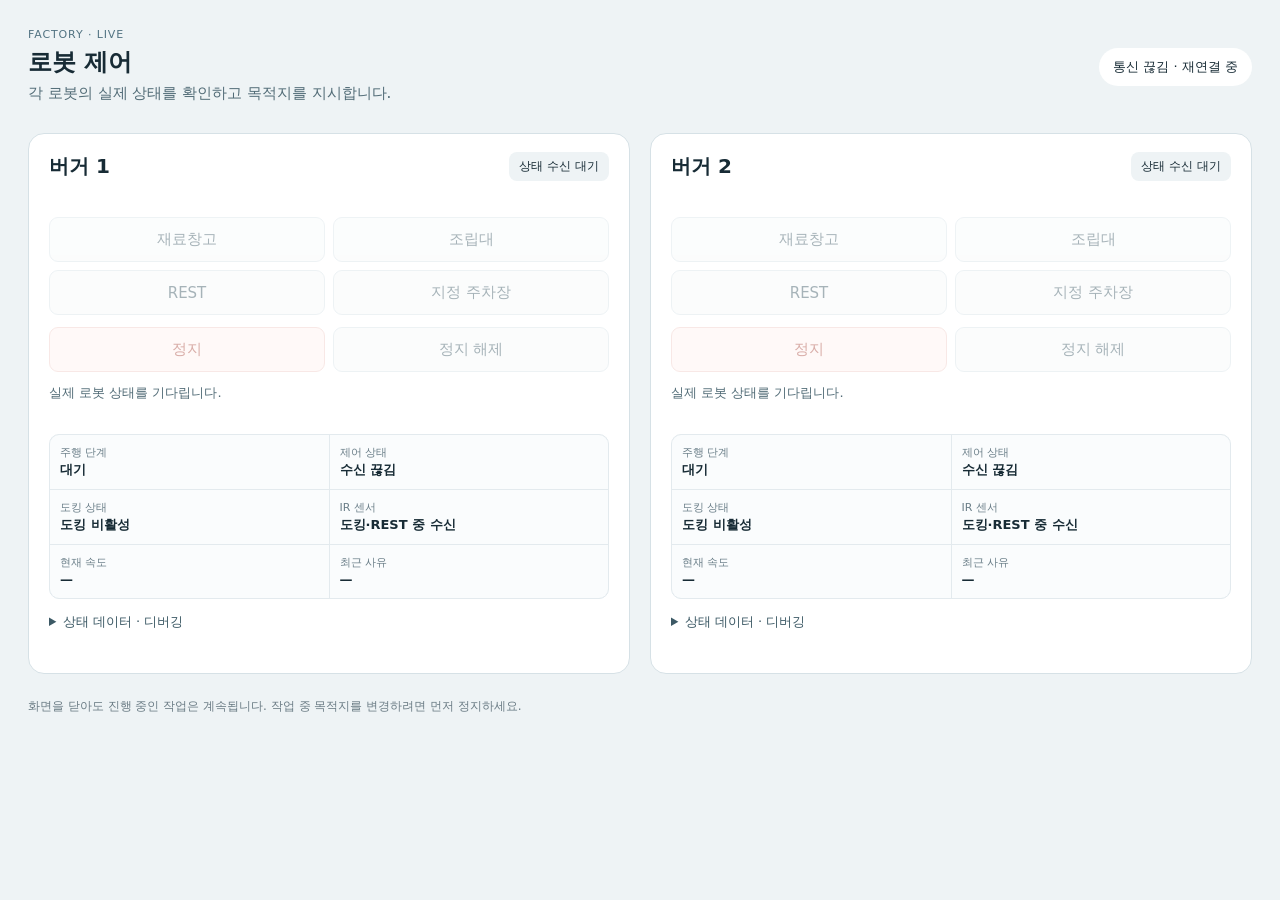
==== assets/robot-panel/index.html @ 8b89d92f "로봇 제어 패널 추가·영상 제거, 정적 파일 ETag 캐시, ROS 상태 변경 시에만 송신" ====
<!doctype html><html lang="ko"><head><meta charset="utf-8"><meta name="viewport" content="width=device-width,initial-scale=1"><title>버거 제어</title><link rel="stylesheet" href="panel.css"></head><body><header><div><small>FACTORY · LIVE</small><h1>로봇 제어</h1><p>각 로봇의 실제 상태를 확인하고 목적지를 지시합니다.</p></div><span id="connection" role="status">통신 연결 중</span></header><main id="robots"></main><footer>화면을 닫아도 진행 중인 작업은 계속됩니다. 작업 중 목적지를 변경하려면 먼저 정지하세요.</footer><script src="panel.js"></script></body></html>
---- assets/robot-panel/panel.css ----
*{box-sizing:border-box}body{margin:0;background:#eef3f5;color:#172b35;font:15px system-ui,sans-serif}header{display:flex;justify-content:space-between;align-items:center;gap:16px;padding:24px 28px}small{color:#527382;letter-spacing:.08em;font-size:11px}h1{margin:4px 0;font-size:24px}p{color:#526c77;margin:6px 0}#connection{padding:10px 14px;background:#fff;border-radius:20px;font-size:13px}main{display:grid;grid-template-columns:repeat(2,minmax(0,1fr));gap:20px;padding:0 28px 24px}.robot{background:white;border:1px solid #d6e1e6;border-radius:16px;overflow:hidden}.head{padding:18px 20px;display:flex;justify-content:space-between;align-items:center}.head h2{margin:0;font-size:20px}.pill{padding:6px 10px;border-radius:8px;background:#eef3f5;font-size:12px}.video{position:relative;background:#14242b;aspect-ratio:4/3;display:grid;place-items:center;overflow:hidden}.video img{width:100%;height:100%;object-fit:contain;position:absolute;inset:0}.video.failed img{opacity:.3}.video-label{position:absolute;bottom:12px;left:12px;color:white;background:#14242bd9;padding:6px 10px;border-radius:6px;font-size:12px}.video-toggle{border:0;background:transparent;color:#306678;cursor:pointer;font-size:13px}.body{padding:18px 20px}.commands{display:grid;grid-template-columns:repeat(2,1fr);gap:8px}button{font:inherit;border:1px solid #d4e0e6;border-radius:9px;background:#f6f9fa;color:#244451;padding:12px;cursor:pointer}button:hover:enabled{background:#e8f1f5}button:disabled{opacity:.4;cursor:default}.stop{background:#fff1ef;border-color:#efc7c1;color:#a13427}.restart{margin-left:8px}.controls{display:flex;align-items:center;margin-top:12px}.controls button{flex:1}.notice{font-size:13px;margin:12px 0;min-height:38px}.status{display:grid;grid-template-columns:repeat(2,1fr);gap:1px;background:#e3eaee;border:1px solid #e3eaee;border-radius:10px;overflow:hidden}.status div{background:#fafcfd;padding:10px;min-width:0}.status span{display:block;color:#6a7e88;font-size:11px}.status strong{font-size:13px;overflow-wrap:anywhere}details{margin-top:14px}summary{cursor:pointer;color:#3c5965;font-size:13px}pre{background:#10242e;color:#c0d8e2;font:11px/1.6 ui-monospace,monospace;padding:12px;border-radius:8px;max-height:220px;overflow:auto;white-space:pre-wrap;word-break:break-word}.event-log{max-height:140px;overflow:auto;padding-left:20px;font-size:12px;line-height:1.8;color:#526c77}footer{padding:0 28px 24px;color:#6b7c85;font-size:12px}@media(max-width:760px){main{grid-template-columns:1fr;padding:0 12px 16px}header{padding:18px 12px;align-items:start}header p{font-size:12px}h1{font-size:20px}footer{padding:0 12px 16px}}
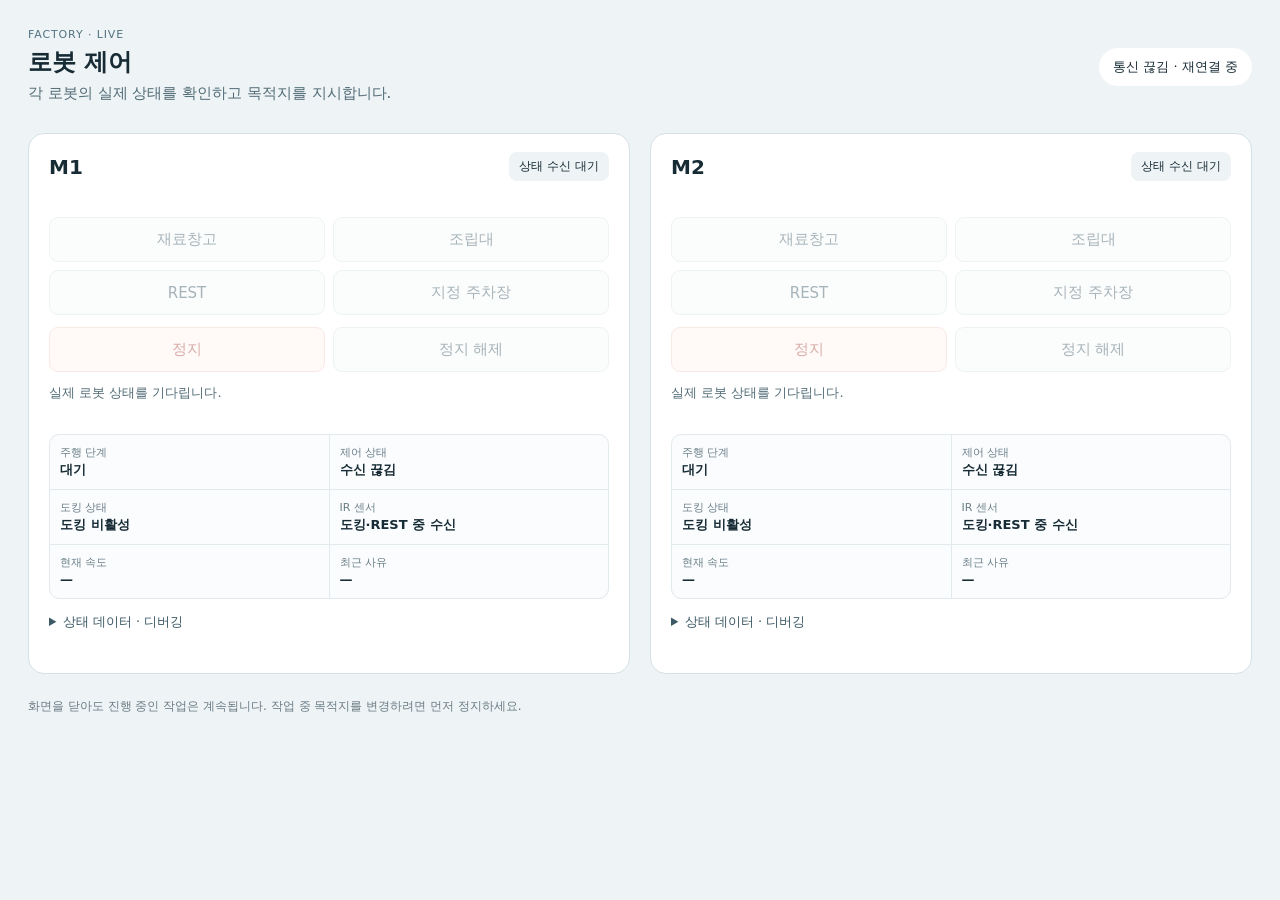
==== commit 28c6e206: "Show live M1 and M2 coordinates and arm activity on the process map" ====
--- a/assets/robot-panel/index.html
+++ b/assets/robot-panel/index.html
@@ -1 +1 @@
-<!doctype html><html lang="ko"><head><meta charset="utf-8"><meta name="viewport" content="width=device-width,initial-scale=1"><title>버거 제어</title><link rel="stylesheet" href="panel.css"></head><body><header><div><small>FACTORY · LIVE</small><h1>로봇 제어</h1><p>각 로봇의 실제 상태를 확인하고 목적지를 지시합니다.</p></div><span id="connection" role="status">통신 연결 중</span></header><main id="robots"></main><footer>화면을 닫아도 진행 중인 작업은 계속됩니다. 작업 중 목적지를 변경하려면 먼저 정지하세요.</footer><script src="panel.js"></script></body></html>
+<!doctype html><html lang="ko"><head><meta charset="utf-8"><meta name="viewport" content="width=device-width,initial-scale=1"><title>이동 로봇 제어</title><link rel="stylesheet" href="panel.css"></head><body><header><div><small>FACTORY · LIVE</small><h1>로봇 제어</h1><p>각 로봇의 실제 상태를 확인하고 목적지를 지시합니다.</p></div><span id="connection" role="status">통신 연결 중</span></header><main id="robots"></main><footer>화면을 닫아도 진행 중인 작업은 계속됩니다. 작업 중 목적지를 변경하려면 먼저 정지하세요.</footer><script src="panel.js"></script></body></html>
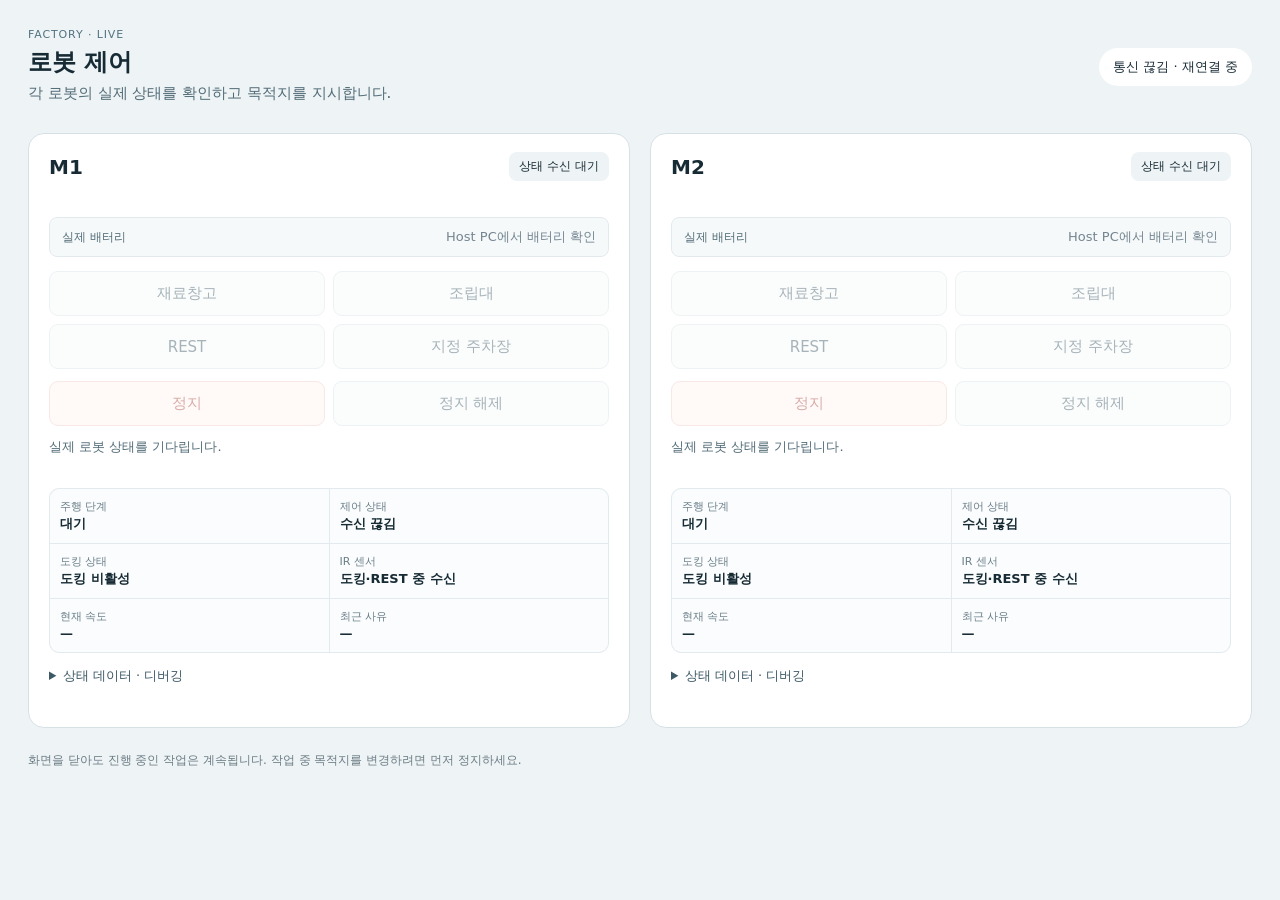
==== commit 79743f5d: "Display M1 and M2 battery estimates and add stop release controls" ====
--- a/assets/robot-panel/index.html
+++ b/assets/robot-panel/index.html
@@ -1 +1 @@
-<!doctype html><html lang="ko"><head><meta charset="utf-8"><meta name="viewport" content="width=device-width,initial-scale=1"><title>이동 로봇 제어</title><link rel="stylesheet" href="panel.css"></head><body><header><div><small>FACTORY · LIVE</small><h1>로봇 제어</h1><p>각 로봇의 실제 상태를 확인하고 목적지를 지시합니다.</p></div><span id="connection" role="status">통신 연결 중</span></header><main id="robots"></main><footer>화면을 닫아도 진행 중인 작업은 계속됩니다. 작업 중 목적지를 변경하려면 먼저 정지하세요.</footer><script src="panel.js"></script></body></html>
+<!doctype html><html lang="ko"><head><meta charset="utf-8"><meta name="viewport" content="width=device-width,initial-scale=1"><title>이동 로봇 제어</title><link rel="stylesheet" href="panel.css?v=20261011-battery"></head><body><header><div><small>FACTORY · LIVE</small><h1>로봇 제어</h1><p>각 로봇의 실제 상태를 확인하고 목적지를 지시합니다.</p></div><span id="connection" role="status">통신 연결 중</span></header><main id="robots"></main><footer>화면을 닫아도 진행 중인 작업은 계속됩니다. 작업 중 목적지를 변경하려면 먼저 정지하세요.</footer><script src="panel.js?v=20261011-battery"></script><script src="../../robot-battery-client.js?v=20261011-battery"></script><script src="../../robot-battery.js?v=20261011-battery"></script></body></html>
--- a/assets/robot-panel/panel.css
+++ b/assets/robot-panel/panel.css
@@ -1 +1,3 @@
 *{box-sizing:border-box}body{margin:0;background:#eef3f5;color:#172b35;font:15px system-ui,sans-serif}header{display:flex;justify-content:space-between;align-items:center;gap:16px;padding:24px 28px}small{color:#527382;letter-spacing:.08em;font-size:11px}h1{margin:4px 0;font-size:24px}p{color:#526c77;margin:6px 0}#connection{padding:10px 14px;background:#fff;border-radius:20px;font-size:13px}main{display:grid;grid-template-columns:repeat(2,minmax(0,1fr));gap:20px;padding:0 28px 24px}.robot{background:white;border:1px solid #d6e1e6;border-radius:16px;overflow:hidden}.head{padding:18px 20px;display:flex;justify-content:space-between;align-items:center}.head h2{margin:0;font-size:20px}.pill{padding:6px 10px;border-radius:8px;background:#eef3f5;font-size:12px}.video{position:relative;background:#14242b;aspect-ratio:4/3;display:grid;place-items:center;overflow:hidden}.video img{width:100%;height:100%;object-fit:contain;position:absolute;inset:0}.video.failed img{opacity:.3}.video-label{position:absolute;bottom:12px;left:12px;color:white;background:#14242bd9;padding:6px 10px;border-radius:6px;font-size:12px}.video-toggle{border:0;background:transparent;color:#306678;cursor:pointer;font-size:13px}.body{padding:18px 20px}.commands{display:grid;grid-template-columns:repeat(2,1fr);gap:8px}button{font:inherit;border:1px solid #d4e0e6;border-radius:9px;background:#f6f9fa;color:#244451;padding:12px;cursor:pointer}button:hover:enabled{background:#e8f1f5}button:disabled{opacity:.4;cursor:default}.stop{background:#fff1ef;border-color:#efc7c1;color:#a13427}.restart{margin-left:8px}.controls{display:flex;align-items:center;margin-top:12px}.controls button{flex:1}.notice{font-size:13px;margin:12px 0;min-height:38px}.status{display:grid;grid-template-columns:repeat(2,1fr);gap:1px;background:#e3eaee;border:1px solid #e3eaee;border-radius:10px;overflow:hidden}.status div{background:#fafcfd;padding:10px;min-width:0}.status span{display:block;color:#6a7e88;font-size:11px}.status strong{font-size:13px;overflow-wrap:anywhere}details{margin-top:14px}summary{cursor:pointer;color:#3c5965;font-size:13px}pre{background:#10242e;color:#c0d8e2;font:11px/1.6 ui-monospace,monospace;padding:12px;border-radius:8px;max-height:220px;overflow:auto;white-space:pre-wrap;word-break:break-word}.event-log{max-height:140px;overflow:auto;padding-left:20px;font-size:12px;line-height:1.8;color:#526c77}footer{padding:0 28px 24px;color:#6b7c85;font-size:12px}@media(max-width:760px){main{grid-template-columns:1fr;padding:0 12px 16px}header{padding:18px 12px;align-items:start}header p{font-size:12px}h1{font-size:20px}footer{padding:0 12px 16px}}
+
+.robot-battery-control{display:flex;align-items:baseline;justify-content:space-between;gap:10px;margin-bottom:14px;padding:10px 12px;background:#f6f9fa;border:1px solid #e3eaee;border-radius:8px}.robot-battery-control>span{flex:none;font-size:12px;color:#526c77}.robot-battery{margin:0;font-size:13px;line-height:1.4;color:#738591;overflow-wrap:anywhere}.robot-battery[data-state=fresh]{color:#21704c;font-weight:650}.robot-battery[data-low=true]{color:#aa6a18}.robot-battery[data-state=stale],.robot-battery[data-state=offline]{color:#738591;font-weight:400}
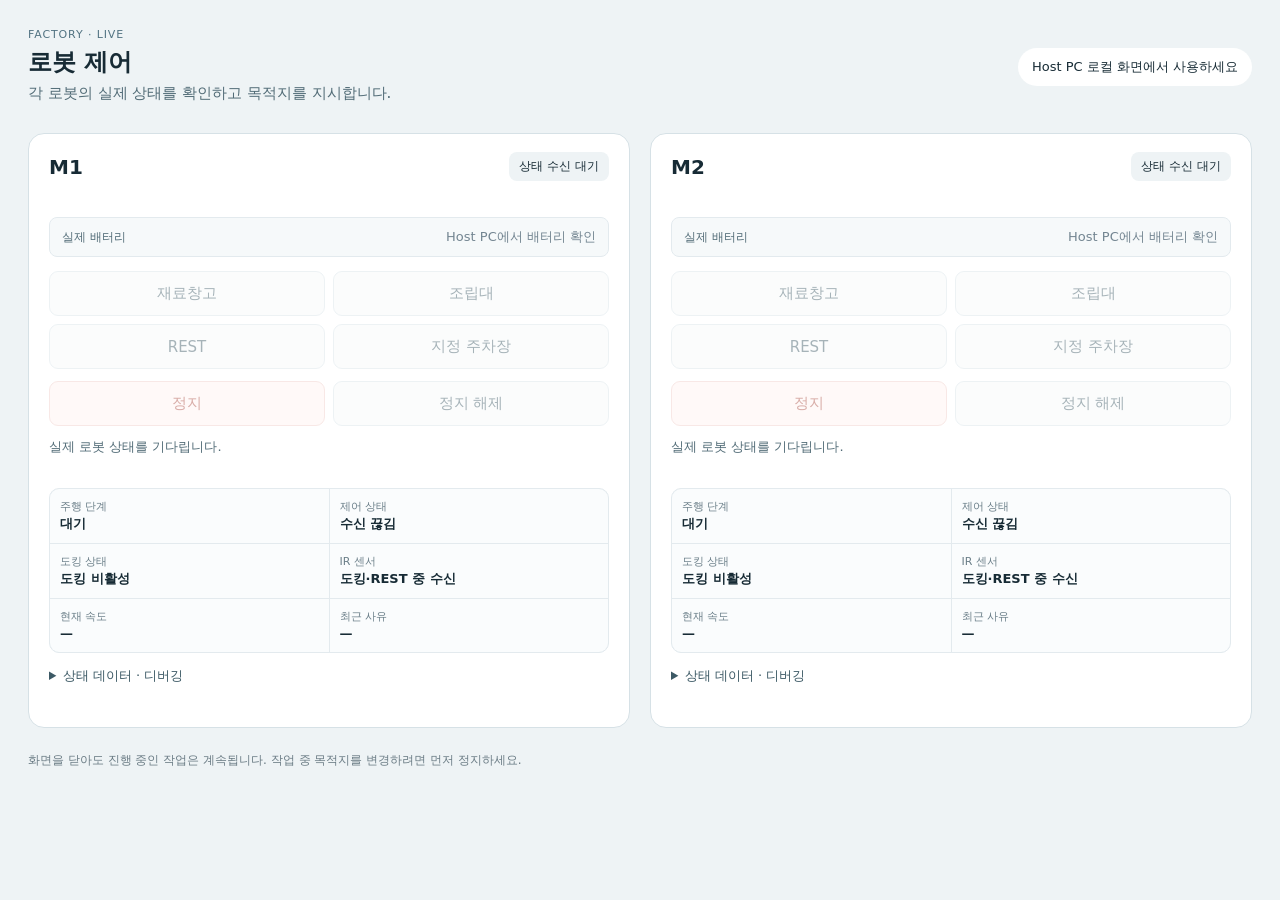
==== commit c2f27743: "호스트 관제 구성 추가" ====
--- a/assets/robot-panel/index.html
+++ b/assets/robot-panel/index.html
@@ -1 +1 @@
-<!doctype html><html lang="ko"><head><meta charset="utf-8"><meta name="viewport" content="width=device-width,initial-scale=1"><title>이동 로봇 제어</title><link rel="stylesheet" href="panel.css?v=20261011-battery"></head><body><header><div><small>FACTORY · LIVE</small><h1>로봇 제어</h1><p>각 로봇의 실제 상태를 확인하고 목적지를 지시합니다.</p></div><span id="connection" role="status">통신 연결 중</span></header><main id="robots"></main><footer>화면을 닫아도 진행 중인 작업은 계속됩니다. 작업 중 목적지를 변경하려면 먼저 정지하세요.</footer><script src="panel.js?v=20261011-battery"></script><script src="../../robot-battery-client.js?v=20261011-battery"></script><script src="../../robot-battery.js?v=20261011-battery"></script></body></html>
+<!doctype html><html lang="ko"><head><meta charset="utf-8"><meta name="viewport" content="width=device-width,initial-scale=1"><title>이동 로봇 제어</title><link rel="stylesheet" href="panel.css?v=20261011-battery"></head><body><header><div><small>FACTORY · LIVE</small><h1>로봇 제어</h1><p>각 로봇의 실제 상태를 확인하고 목적지를 지시합니다.</p></div><span id="connection" role="status">통신 연결 중</span></header><main id="robots"></main><footer>화면을 닫아도 진행 중인 작업은 계속됩니다. 작업 중 목적지를 변경하려면 먼저 정지하세요.</footer><script src="panel.js?v=20261020-manual-lock"></script><script src="../../robot-battery-client.js?v=20261011-battery"></script><script src="../../robot-battery.js?v=20261011-battery"></script></body></html>
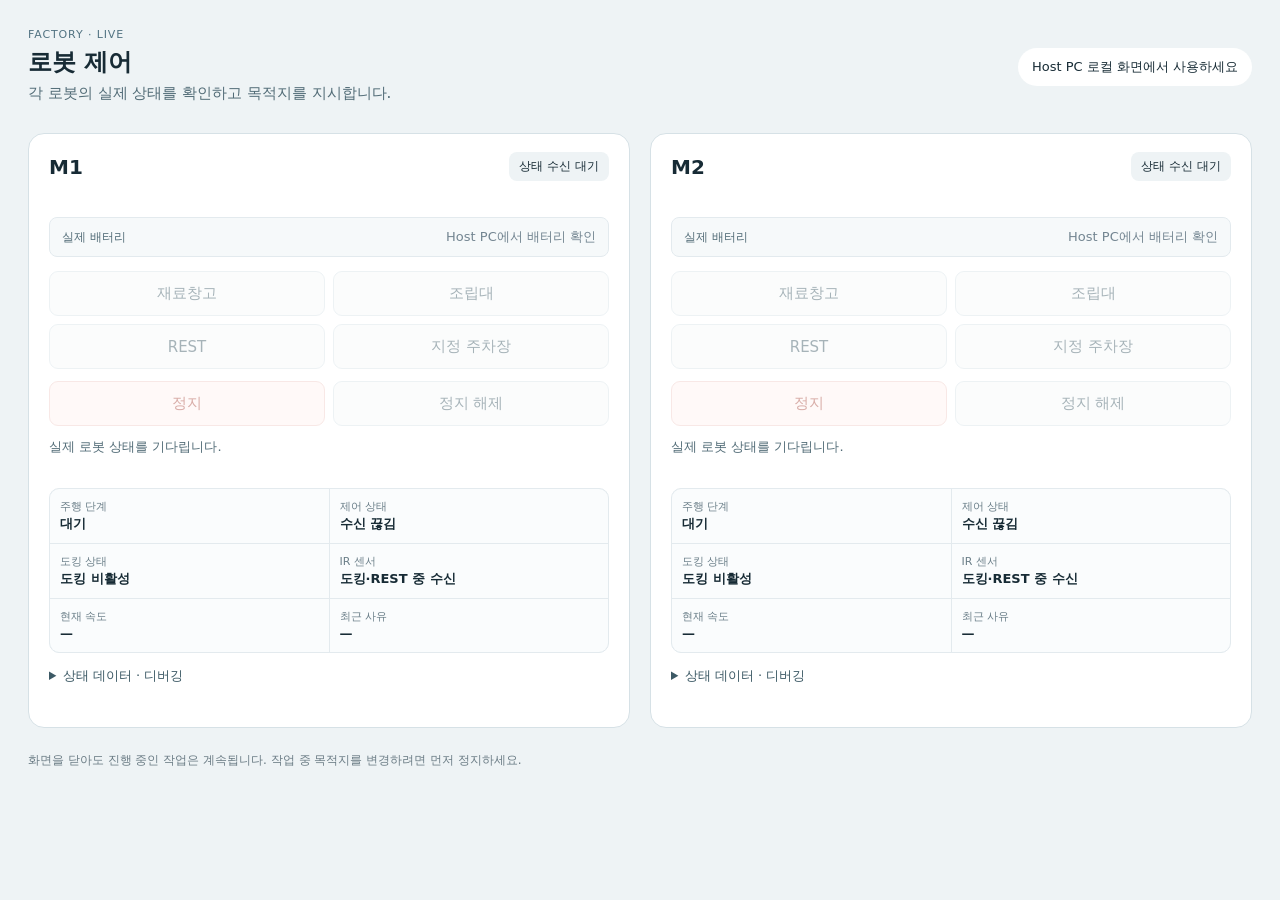
==== commit 730c1284: "호스트 관제 구성 추가 host_total 통합 변경 및 README 정리. 내부 주소·계정 예시화, 생성 산출물 제외." ====
--- a/assets/robot-panel/index.html
+++ b/assets/robot-panel/index.html
@@ -1 +1 @@
-<!doctype html><html lang="ko"><head><meta charset="utf-8"><meta name="viewport" content="width=device-width,initial-scale=1"><title>이동 로봇 제어</title><link rel="stylesheet" href="panel.css?v=20261011-battery"></head><body><header><div><small>FACTORY · LIVE</small><h1>로봇 제어</h1><p>각 로봇의 실제 상태를 확인하고 목적지를 지시합니다.</p></div><span id="connection" role="status">통신 연결 중</span></header><main id="robots"></main><footer>화면을 닫아도 진행 중인 작업은 계속됩니다. 작업 중 목적지를 변경하려면 먼저 정지하세요.</footer><script src="panel.js?v=20261020-manual-lock"></script><script src="../../robot-battery-client.js?v=20261011-battery"></script><script src="../../robot-battery.js?v=20261011-battery"></script></body></html>
+<!doctype html><html lang="ko"><head><meta charset="utf-8"><meta name="viewport" content="width=device-width,initial-scale=1"><title>이동 로봇 제어</title><link rel="stylesheet" href="panel.css?v=20261011-battery"></head><body><header><div><small>FACTORY · LIVE</small><h1>로봇 제어</h1><p>각 로봇의 실제 상태를 확인하고 목적지를 지시합니다.</p></div><span id="connection" role="status">통신 연결 중</span></header><main id="robots"></main><footer>화면을 닫아도 진행 중인 작업은 계속됩니다. 작업 중 목적지를 변경하려면 먼저 정지하세요.</footer><script src="panel.js?v=20261020-full-reset"></script><script src="../../robot-battery-client.js?v=20261011-battery"></script><script src="../../robot-battery.js?v=20261011-battery"></script></body></html>
